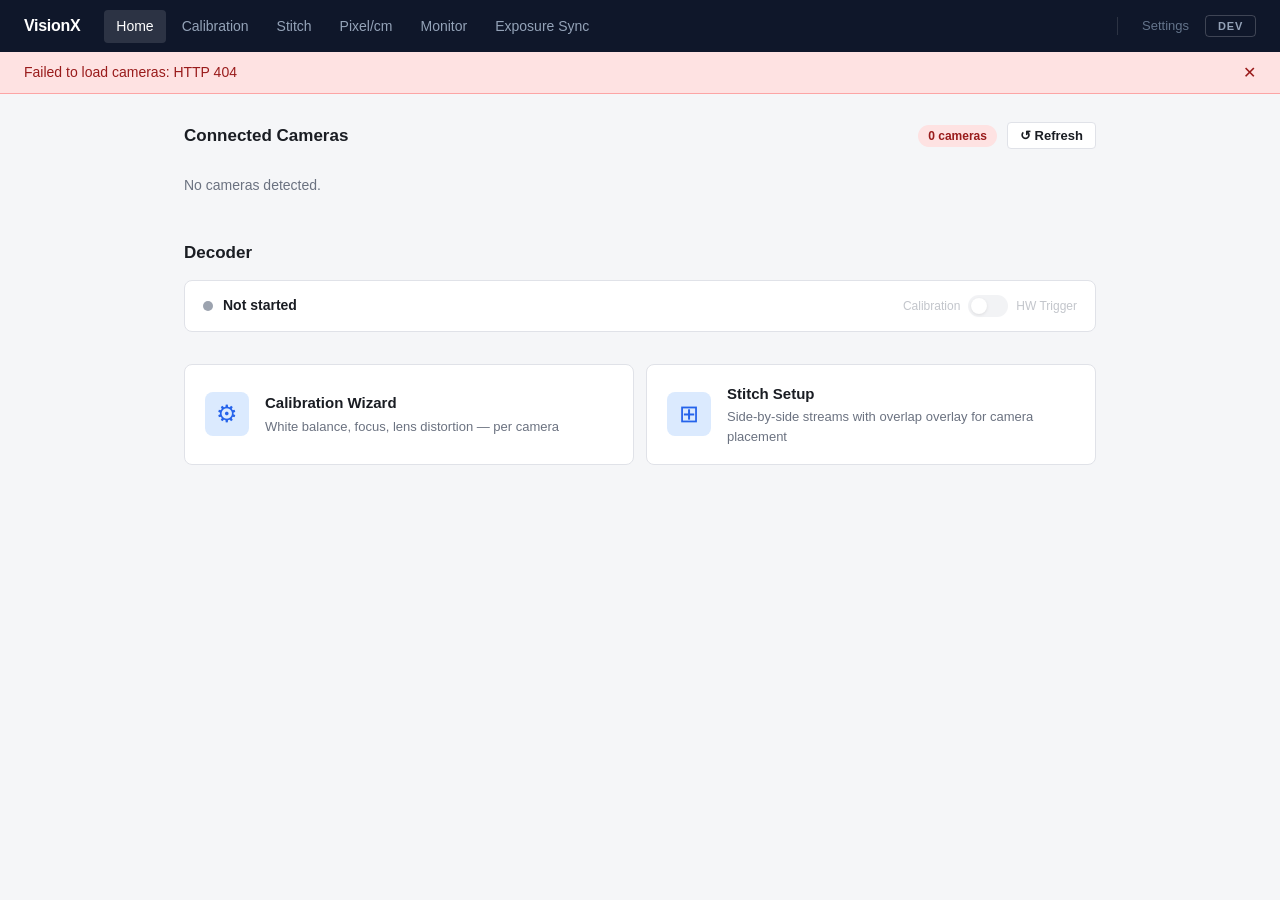
==== templates/index.html @ f2d7f342 "Add experimental exposure-sync calibration feature Multiple MindVision cameras on the same station r" ====
<!DOCTYPE html>
<html lang="en">
<head>
  <meta charset="UTF-8">
  <meta name="viewport" content="width=device-width, initial-scale=1.0">
  <title>VisionX Portal</title>
  <link rel="stylesheet" href="/static/portal/base.css">
  <link rel="stylesheet" href="/static/portal/index.css">
</head>
<body>

<nav class="site-nav">
  <a class="nav-brand" href="/">VisionX</a>
  <a class="nav-link active" href="/">Home</a>
  <a class="nav-link" href="/calibrate">Calibration</a>
  <a class="nav-link" href="/stitch">Stitch</a>
  <a class="nav-link" href="/pxcm">Pixel/cm</a>
  <a class="nav-link" href="/monitor">Monitor</a>
  <a class="nav-link" href="/exposure-sync">Exposure Sync</a>
  <span class="nav-spacer"></span>
  <span class="nav-divider"></span>
  <a class="nav-link nav-link-settings" href="/settings">Settings</a>
  <button class="nav-dev-btn" id="dev-mode-btn" onclick="toggleDevMode()">Dev</button>
</nav>

<div id="error-banner" class="error-banner hidden">
  <span id="error-text"></span>
  <button onclick="clearError()">✕</button>
</div>

<main class="page-content">

  <!-- ── Cameras ──────────────────────────────────────────────────────── -->
  <section class="section">
    <div class="section-header">
      <h2>Connected Cameras</h2>
      <div style="display:flex;align-items:center;gap:10px">
        <span id="camera-count" class="pill pill-info">Loading…</span>
        <button class="btn btn-secondary btn-sm" onclick="refreshAll()">↺ Refresh</button>
        <button class="btn btn-secondary btn-sm" onclick="downloadAllConfig()" id="btn-download-config">Download Config</button>
      </div>
    </div>
    <div id="camera-grid" class="camera-grid">
      <div class="loading-placeholder">Loading cameras…</div>
    </div>
  </section>

  <!-- ── Decoder ───────────────────────────────────────────────────────── -->
  <section class="section">
    <div class="section-header">
      <h2>Decoder</h2>
    </div>
    <div class="decoder-card" id="decoder-card" onclick="openDecoderModal()" role="button" tabindex="0">
      <div class="decoder-summary">
        <span class="status-dot status-dot-gray" id="decoder-connected-dot"></span>
        <span class="decoder-label" id="decoder-connected-label">Checking…</span>
        <span class="decoder-speed" id="decoder-speed" style="display:none"></span>
        <span class="decoder-mode-pill" id="decoder-mode-pill" style="display:none"></span>
        <button class="btn btn-secondary btn-sm" id="decoder-check-btn" style="display:none"
                onclick="event.stopPropagation(); decoderCheckAgain()">Check Again</button>
      </div>
      <label class="decoder-mode-toggle" id="decoder-mode-toggle" onclick="event.stopPropagation()" title="Hardware Trigger / Calibration mode">
        <span class="decoder-mode-label" id="decoder-mode-label">Calibration</span>
        <span class="toggle-track" id="decoder-toggle-track">
          <input type="checkbox" id="decoder-trigger-checkbox" onchange="decoderToggleMode(this.checked)" disabled>
          <span class="toggle-thumb"></span>
        </span>
        <span class="decoder-mode-label">HW Trigger</span>
      </label>
    </div>
  </section>

  <!-- ── Dev Tools ────────────────────────────────────────────────────── -->
  <section class="section hidden" id="dev-tools-section">
    <div class="dev-panel">
      <div class="dev-panel-header">
        <h2>Dev Tools</h2>
        <span class="pill pill-yellow">dev mode</span>
      </div>
      <div class="dev-groups">

        <div class="dev-group">
          <div class="dev-group-title">Camera Mode</div>
          <div class="dev-group-sub" id="dev-cam-mode-label">Current: —</div>
          <div class="dev-group-btns">
            <button class="btn btn-secondary btn-sm" onclick="devSetCamMode('hardware_trigger')">Hardware Trigger</button>
            <button class="btn btn-secondary btn-sm" onclick="devSetCamMode('capture')">Software Trigger</button>
            <button class="btn btn-secondary btn-sm" onclick="devSetCamMode('stream')">Stream</button>
          </div>
        </div>

        <div class="dev-group">
          <div class="dev-group-title">Decoder</div>
          <div class="dev-group-btns">
            <button class="btn btn-primary btn-sm" onclick="decoderStart(); devRefreshAfterDecoderOp()">Start</button>
            <button class="btn btn-danger btn-sm" onclick="decoderStop(); devRefreshAfterDecoderOp()">Stop</button>
            <button class="btn btn-secondary btn-sm" onclick="decoderSetModeHwTrigger()">HW Trigger Mode</button>
            <button class="btn btn-secondary btn-sm" onclick="decoderSetModeCalibration()">Calibration Mode</button>
            <button class="btn btn-secondary btn-sm" onclick="decoderFireTrigger()">Fire Trigger</button>
          </div>
        </div>

        <div class="dev-group">
          <div class="dev-group-title">Pipeline Queues</div>
          <div id="dev-queue-depths" class="dev-queue-depths">
            <div class="dev-queue-row"><span>—</span><span class="dev-queue-val">—</span></div>
          </div>
        </div>

        <div class="dev-group">
          <div class="dev-group-title">Decoder Simulator</div>
          <div class="dev-group-sub" id="dev-sim-status">Stopped</div>
          <div class="dev-group-btns">
            <input type="number" id="dev-sim-speed" value="5" min="0.1" max="200" step="0.5"
              style="width:60px;padding:4px 6px;border:1px solid var(--border);border-radius:4px;background:var(--surface);color:var(--text);font-size:12px">
            <span style="font-size:12px;color:var(--text-muted)">cm/s</span>
            <button class="btn btn-primary btn-sm" onclick="decoderSimStart()">Start</button>
            <button class="btn btn-danger btn-sm" onclick="decoderSimStop()">Stop</button>
          </div>
        </div>

      </div>
    </div>
  </section>

  <!-- ── Quick Links ───────────────────────────────────────────────────── -->
  <section class="section quick-links">
    <a href="/calibrate" class="quick-card">
      <div class="quick-icon">⚙</div>
      <div>
        <div class="quick-title">Calibration Wizard</div>
        <div class="quick-desc">White balance, focus, lens distortion — per camera</div>
      </div>
    </a>
    <a href="/stitch" class="quick-card">
      <div class="quick-icon">⊞</div>
      <div>
        <div class="quick-title">Stitch Setup</div>
        <div class="quick-desc">Side-by-side streams with overlap overlay for camera placement</div>
      </div>
    </a>
  </section>

</main>

<!-- ── Camera Config Modal ──────────────────────────────────────────── -->
<div id="config-modal-overlay" class="modal-overlay hidden" onclick="closeConfigModal(event)">
  <div class="modal" role="dialog" aria-modal="true">
    <div class="modal-header">
      <div>
        <h2 id="modal-title">Camera Config</h2>
        <p id="modal-subtitle" class="modal-subtitle"></p>
      </div>
      <button class="modal-close" onclick="closeConfigModal()">&times;</button>
    </div>
    <div class="modal-body" id="modal-body">
      <div class="modal-loading">Loading…</div>
    </div>
  </div>
</div>

<!-- ── Decoder Modal ────────────────────────────────────────────────── -->
<div id="decoder-modal-overlay" class="modal-overlay hidden" onclick="closeDecoderModal(event)">
  <div class="modal" role="dialog" aria-modal="true" style="max-width:560px">
    <div class="modal-header">
      <div>
        <h2>Decoder</h2>
        <p class="modal-subtitle">Arduino encoder trigger controller</p>
      </div>
      <button class="modal-close" onclick="closeDecoderModal()">&times;</button>
    </div>
    <div class="modal-body" style="padding:0">
      <div class="dcfg-tab-bar" style="padding:0 16px">
        <button class="dcfg-tab active" data-tab="status" onclick="switchDecoderModalTab('status')">Status</button>
        <button class="dcfg-tab" data-tab="config" onclick="switchDecoderModalTab('config')">Configuration</button>
      </div>
      <div class="dcfg-pane active" data-tab="status" style="padding:12px 16px">
        <div id="decoder-modal-stats"><div class="modal-loading">Loading…</div></div>
      </div>
      <div class="dcfg-pane" data-tab="config" style="padding:12px 16px">
        <div id="decoder-modal-config"><div class="modal-loading">Loading…</div></div>
      </div>
    </div>
  </div>
</div>

<script src="/static/portal/index.js"></script>
</body>
</html>
---- static/portal/base.css ----
/* ── Shared portal styles — imported by all pages ──────────────────── */
:root {
  --bg: #f5f6f8;
  --surface: #ffffff;
  --border: #e0e2e8;
  --text: #1a1d23;
  --text-muted: #6b7280;
  --primary: #2563eb;
  --primary-hover: #1d4ed8;
  --success: #16a34a;
  --danger: #dc2626;
  --warning: #d97706;
  --pill-green-bg: #dcfce7;   --pill-green-text: #166534;
  --pill-red-bg: #fee2e2;     --pill-red-text: #991b1b;
  --pill-yellow-bg: #fef9c3;  --pill-yellow-text: #854d0e;
  --pill-gray-bg: #f1f5f9;    --pill-gray-text: #475569;
  --pill-blue-bg: #dbeafe;    --pill-blue-text: #1e40af;
  --radius: 8px;
  --radius-sm: 4px;
  --nav-h: 52px;
}

*, *::before, *::after { box-sizing: border-box; margin: 0; padding: 0; }

body {
  font-family: -apple-system, BlinkMacSystemFont, "Segoe UI", Roboto, sans-serif;
  background: var(--bg);
  color: var(--text);
  font-size: 15px;
  line-height: 1.5;
  min-height: 100vh;
}

/* ── Site Nav ────────────────────────────────────────────────────────── */
.site-nav {
  background: #0f172a;
  height: var(--nav-h);
  display: flex;
  align-items: center;
  padding: 0 24px;
  gap: 4px;
  position: sticky;
  top: 0;
  z-index: 100;
}

.nav-brand {
  font-size: 16px;
  font-weight: 700;
  color: #fff;
  text-decoration: none;
  letter-spacing: -0.3px;
  margin-right: 20px;
}

.nav-spacer {
  flex: 1;
}

.nav-divider {
  width: 1px;
  height: 18px;
  background: rgba(255,255,255,0.12);
  margin: 0 8px;
}

.nav-link {
  color: #94a3b8;
  text-decoration: none;
  font-size: 14px;
  font-weight: 500;
  padding: 6px 12px;
  border-radius: var(--radius-sm);
  transition: color 0.15s, background 0.15s;
}
.nav-link:hover { color: #fff; background: rgba(255,255,255,0.08); }
.nav-link.active { color: #fff; background: rgba(255,255,255,0.12); }

.nav-link-settings {
  color: #64748b;
  font-size: 13px;
}
.nav-link-settings:hover { color: #94a3b8; background: rgba(255,255,255,0.06); }
.nav-link-settings.active { color: #fff; background: rgba(255,255,255,0.10); }

/* ── Shared Primitives ───────────────────────────────────────────────── */
.pill {
  display: inline-block;
  padding: 2px 10px;
  border-radius: 99px;
  font-size: 12px;
  font-weight: 600;
  white-space: nowrap;
}
.pill-green  { background: var(--pill-green-bg);  color: var(--pill-green-text); }
.pill-red    { background: var(--pill-red-bg);    color: var(--pill-red-text); }
.pill-yellow { background: var(--pill-yellow-bg); color: var(--pill-yellow-text); }
.pill-info   { background: var(--pill-blue-bg);   color: var(--pill-blue-text); }
.pill-unknown{ background: var(--pill-gray-bg);   color: var(--pill-gray-text); }

.btn {
  display: inline-flex;
  align-items: center;
  justify-content: center;
  gap: 6px;
  padding: 9px 20px;
  border: none;
  border-radius: var(--radius-sm);
  font-size: 14px;
  font-weight: 600;
  cursor: pointer;
  text-decoration: none;
  transition: background 0.15s, opacity 0.15s;
  white-space: nowrap;
}
.btn:disabled { opacity: 0.45; cursor: not-allowed; }
.btn-primary   { background: var(--primary); color: #fff; }
.btn-primary:not(:disabled):hover  { background: var(--primary-hover); }
.btn-success   { background: var(--success); color: #fff; }
.btn-secondary { background: var(--surface); color: var(--text); border: 1px solid var(--border); }
.btn-secondary:not(:disabled):hover{ background: var(--bg); }
.btn-danger    { background: var(--danger);  color: #fff; }

.card {
  background: var(--surface);
  border: 1px solid var(--border);
  border-radius: var(--radius);
  padding: 20px;
}
.card-header {
  display: flex;
  align-items: center;
  justify-content: space-between;
  margin-bottom: 8px;
}
.card-header h2 { font-size: 15px; font-weight: 600; }

.hidden { display: none !important; }
---- static/portal/index.css ----
.error-banner {
  background: #fee2e2;
  color: #991b1b;
  border-bottom: 1px solid #fca5a5;
  padding: 10px 24px;
  display: flex;
  align-items: center;
  justify-content: space-between;
  font-size: 14px;
}
.error-banner button { background: none; border: none; cursor: pointer; font-size: 16px; color: #991b1b; }

.page-content {
  max-width: 960px;
  margin: 0 auto;
  padding: 28px 24px 60px;
  display: flex;
  flex-direction: column;
  gap: 32px;
}

.section-header {
  display: flex;
  align-items: center;
  justify-content: space-between;
  margin-bottom: 14px;
}
.section-header h2 { font-size: 17px; font-weight: 600; }

.btn-sm { padding: 5px 12px; font-size: 13px; }

.loading-placeholder { color: var(--text-muted); font-size: 14px; padding: 12px 0; }

/* ── Camera Grid ─────────────────────────────────────────────────────── */
.camera-grid {
  display: grid;
  grid-template-columns: repeat(auto-fill, minmax(260px, 1fr));
  gap: 12px;
}

.camera-card {
  background: var(--surface);
  border: 1px solid var(--border);
  border-radius: var(--radius);
  padding: 16px;
}

.camera-card-header {
  display: flex;
  flex-direction: column;
  gap: 6px;
  margin-bottom: 10px;
}

.cam-header-top {
  display: flex;
  align-items: center;
  justify-content: space-between;
  gap: 8px;
}

.cam-header-pills {
  display: flex;
  align-items: center;
  gap: 6px;
  flex-wrap: wrap;
  justify-content: flex-end;
}

.cam-id-badge {
  background: #0f172a;
  color: #fff;
  font-size: 12px;
  font-weight: 700;
  padding: 3px 10px;
  border-radius: 99px;
  white-space: nowrap;
}

.cam-model {
  font-size: 14px;
  font-weight: 600;
  color: var(--text);
  overflow: hidden;
  text-overflow: ellipsis;
  white-space: nowrap;
}

.camera-meta {
  display: flex;
  flex-direction: column;
  gap: 3px;
}
.camera-meta-row {
  display: flex;
  justify-content: space-between;
  font-size: 13px;
}
.camera-meta-row span:first-child { color: var(--text-muted); }
.camera-meta-row span:last-child  { font-weight: 500; font-family: monospace; font-size: 12px; }

.camera-card-footer {
  margin-top: 12px;
  padding-top: 10px;
  border-top: 1px solid var(--border);
  display: flex;
  gap: 8px;
}

/* ── Calibration Summary Table ───────────────────────────────────────── */
.cal-summary {
  background: var(--surface);
  border: 1px solid var(--border);
  border-radius: var(--radius);
  overflow: hidden;
}

.cal-table {
  width: 100%;
  border-collapse: collapse;
}
.cal-table th {
  background: var(--bg);
  padding: 10px 14px;
  text-align: left;
  font-size: 12px;
  font-weight: 600;
  color: var(--text-muted);
  text-transform: uppercase;
  letter-spacing: 0.05em;
  border-bottom: 1px solid var(--border);
}
.cal-table td {
  padding: 11px 14px;
  font-size: 14px;
  border-bottom: 1px solid var(--border);
  vertical-align: middle;
}
.cal-table tr:last-child td { border-bottom: none; }
.cal-table tr:hover td { background: var(--bg); }

.cal-table .subject-cell {
  font-weight: 600;
  color: var(--text);
}
.cal-table .subject-cell .subject-sub {
  font-size: 12px;
  font-weight: 400;
  color: var(--text-muted);
  display: block;
}
.cal-table .action-cell { text-align: right; }
.cal-divider td {
  background: var(--bg);
  color: var(--text-muted);
  font-size: 12px;
  font-weight: 600;
  text-transform: uppercase;
  letter-spacing: 0.05em;
  padding: 6px 14px;
  border-bottom: 1px solid var(--border);
}

/* ── Quick Links ─────────────────────────────────────────────────────── */
.quick-links {
  display: grid;
  grid-template-columns: repeat(auto-fit, minmax(280px, 1fr));
  gap: 12px;
}

.quick-card {
  background: var(--surface);
  border: 1px solid var(--border);
  border-radius: var(--radius);
  padding: 18px 20px;
  display: flex;
  align-items: center;
  gap: 16px;
  text-decoration: none;
  color: var(--text);
  transition: border-color 0.15s, box-shadow 0.15s;
}
.quick-card:hover {
  border-color: var(--primary);
  box-shadow: 0 0 0 3px rgba(37,99,235,0.08);
}
.quick-icon {
  font-size: 24px;
  width: 44px;
  height: 44px;
  background: var(--pill-blue-bg);
  color: var(--primary);
  border-radius: var(--radius);
  display: flex;
  align-items: center;
  justify-content: center;
  flex-shrink: 0;
}
.quick-title { font-weight: 600; font-size: 15px; margin-bottom: 2px; }
.quick-desc  { font-size: 13px; color: var(--text-muted); }

/* ── Info icon button ────────────────────────────────────────────────── */
.btn-info-icon {
  background: none;
  border: none;
  cursor: pointer;
  color: var(--text-muted);
  padding: 4px;
  border-radius: var(--radius-sm);
  display: inline-flex;
  align-items: center;
  justify-content: center;
  transition: color 0.15s, background 0.15s;
  flex-shrink: 0;
}
.btn-info-icon:hover {
  color: var(--primary);
  background: var(--pill-blue-bg);
}

/* ── Config Modal ────────────────────────────────────────────────────── */
.modal-overlay {
  position: fixed;
  inset: 0;
  background: rgba(0,0,0,0.45);
  z-index: 200;
  display: flex;
  align-items: center;
  justify-content: center;
  padding: 24px;
}

.modal {
  background: var(--surface);
  border-radius: var(--radius);
  box-shadow: 0 20px 60px rgba(0,0,0,0.25);
  width: 100%;
  max-width: 640px;
  max-height: 80vh;
  display: flex;
  flex-direction: column;
  overflow: hidden;
}

.modal-header {
  display: flex;
  align-items: flex-start;
  justify-content: space-between;
  padding: 18px 20px 14px;
  border-bottom: 1px solid var(--border);
  flex-shrink: 0;
}
.modal-header h2 { font-size: 16px; font-weight: 700; }
.modal-subtitle  { font-size: 12px; color: var(--text-muted); margin-top: 2px; font-family: monospace; }

.modal-close {
  background: none;
  border: none;
  font-size: 22px;
  cursor: pointer;
  color: var(--text-muted);
  padding: 0 4px;
  line-height: 1;
}
.modal-close:hover { color: var(--text); }

.modal-body {
  overflow-y: auto;
  flex: 1;
}

.modal-loading, .modal-error {
  padding: 24px 20px;
  font-size: 14px;
  color: var(--text-muted);
}
.modal-error { color: var(--danger); }

/* ── Config sections & table inside modal ────────────────────────────── */
.cfg-section {
  border-bottom: 1px solid var(--border);
}
.cfg-section:last-child { border-bottom: none; }

.cfg-section-header {
  padding: 8px 16px 6px;
  font-size: 11px;
  font-weight: 700;
  text-transform: uppercase;
  letter-spacing: 0.06em;
  color: var(--text-muted);
  background: #f8fafc;
  border-bottom: 1px solid var(--border);
  position: sticky;
  top: 0;
  z-index: 1;
}

.cfg-table {
  width: 100%;
  border-collapse: collapse;
  font-size: 13px;
}
.cfg-table th {
  display: none;
}
.cfg-table td {
  padding: 7px 16px;
  border-bottom: 1px solid #f4f6f9;
  vertical-align: middle;
}
.cfg-table tbody tr:last-child td { border-bottom: none; }
.cfg-table tbody tr:hover td { background: #f0f4ff; }

.cfg-key  { color: #374151; width: 55%; }
.cfg-val  { font-family: monospace; font-size: 13px; font-weight: 600; }
.cfg-unit { font-size: 11px; color: var(--text-muted); margin-left: 3px; font-family: sans-serif; font-weight: 400; }
.cfg-null { color: #d1d5db; font-style: italic; }
.cfg-bool-true  { color: var(--success); }
.cfg-bool-false { color: var(--danger); }
.cfg-num        { color: #1e40af; }

/* ── Status dot ──────────────────────────────────────────────────────── */
.status-dot {
  display: inline-block;
  width: 10px;
  height: 10px;
  border-radius: 50%;
  flex-shrink: 0;
}
.status-dot-green  { background: var(--success); box-shadow: 0 0 0 3px rgba(22,163,74,0.18); }
.status-dot-yellow { background: var(--warning);  box-shadow: 0 0 0 3px rgba(217,119,6,0.18); }
.status-dot-gray   { background: #9ca3af; }
.status-dot-red    { background: var(--danger);   box-shadow: 0 0 0 3px rgba(220,38,38,0.18); }

/* ── Decoder card ────────────────────────────────────────────────────── */
.decoder-card {
  background: var(--surface);
  border: 1px solid var(--border);
  border-radius: var(--radius);
  padding: 14px 18px;
  cursor: pointer;
  display: flex;
  align-items: center;
  justify-content: space-between;
  gap: 12px;
  transition: border-color 0.15s, box-shadow 0.15s;
  user-select: none;
}
.decoder-card:hover {
  border-color: var(--primary);
  box-shadow: 0 0 0 3px rgba(37,99,235,0.08);
}
.decoder-summary {
  display: flex;
  align-items: center;
  gap: 10px;
  flex-wrap: wrap;
}
.decoder-label { font-size: 14px; font-weight: 600; color: var(--text); }
.decoder-speed { font-size: 14px; font-weight: 600; font-family: monospace; color: var(--primary); }
.decoder-hint  { font-size: 12px; color: var(--text-muted); white-space: nowrap; }

.decoder-mode-pill {
  font-size: 11px;
  font-weight: 600;
  padding: 2px 8px;
  border-radius: 999px;
  white-space: nowrap;
}
.decoder-mode-pill-hw    { background: rgba(37,99,235,0.12); color: var(--primary); }
.decoder-mode-pill-calib { background: rgba(217,119,6,0.14); color: var(--warning); }

.decoder-mode-toggle {
  display: flex;
  align-items: center;
  gap: 8px;
  cursor: pointer;
  user-select: none;
  flex-shrink: 0;
}
.decoder-mode-toggle:has(input:disabled) {
  opacity: 0.4;
  cursor: not-allowed;
  pointer-events: none;
}
.decoder-mode-label {
  font-size: 12px;
  font-weight: 500;
  color: var(--text-muted);
  white-space: nowrap;
}
.toggle-track {
  position: relative;
  display: inline-block;
  width: 40px;
  height: 22px;
}
.toggle-track input {
  opacity: 0;
  width: 0;
  height: 0;
  position: absolute;
}
.toggle-thumb {
  position: absolute;
  inset: 0;
  background: var(--border);
  border-radius: 22px;
  transition: background 0.2s;
  cursor: pointer;
}
.toggle-thumb::after {
  content: '';
  position: absolute;
  top: 3px;
  left: 3px;
  width: 16px;
  height: 16px;
  background: #fff;
  border-radius: 50%;
  transition: transform 0.2s;
  box-shadow: 0 1px 3px rgba(0,0,0,0.25);
}
.toggle-track input:checked + .toggle-thumb {
  background: var(--primary);
}
.toggle-track input:checked + .toggle-thumb::after {
  transform: translateX(18px);
}

/* ── Decoder config form rows ────────────────────────────────────────── */
/* ── Decoder config tabs ─────────────────────────────────────────────── */
.dcfg-tab-bar {
  display: flex;
  border-bottom: 1px solid var(--border);
  margin-bottom: 0;
}
.dcfg-tab {
  padding: 7px 16px;
  font-size: 13px;
  font-weight: 500;
  color: var(--text-muted);
  background: none;
  border: none;
  border-bottom: 2px solid transparent;
  margin-bottom: -1px;
  cursor: pointer;
  transition: color 0.15s, border-color 0.15s;
}
.dcfg-tab:hover { color: var(--text); }
.dcfg-tab.active { color: var(--primary); border-bottom-color: var(--primary); }

.dcfg-pane { display: none; }
.dcfg-pane.active { display: block; }

/* Grid rows — fixed label column keeps inputs perfectly aligned */
.dcfg-row {
  display: grid;
  grid-template-columns: 155px 95px 1fr;
  align-items: center;
  column-gap: 10px;
  padding: 7px 0;
  border-bottom: 1px solid #f4f6f9;
}
.dcfg-row:last-of-type { border-bottom: none; }
.dcfg-label { font-size: 13px; color: var(--text); }
.dcfg-unit  { font-size: 12px; color: var(--text-muted); }

.dcfg-input {
  width: 95px;
  padding: 4px 8px;
  font-size: 13px;
  font-family: monospace;
  border: 1px solid var(--border);
  border-radius: var(--radius-sm);
  background: var(--bg);
  color: var(--text);
  box-sizing: border-box;
}
.dcfg-input:focus {
  outline: none;
  border-color: var(--primary);
  box-shadow: 0 0 0 3px rgba(37,99,235,0.1);
}
.dcfg-select {
  grid-column: 2 / span 2;
  width: 100%;
  padding: 4px 8px;
  font-size: 13px;
  font-family: monospace;
  border: 1px solid var(--border);
  border-radius: var(--radius-sm);
  background: var(--bg);
  color: var(--text);
  box-sizing: border-box;
}
.dcfg-select:focus {
  outline: none;
  border-color: var(--primary);
  box-shadow: 0 0 0 3px rgba(37,99,235,0.1);
}

.dcfg-readonly {
  font-size: 13px;
  font-family: monospace;
  color: var(--text-muted);
  width: 95px;
  display: inline-block;
}

.dcfg-section-label {
  font-size: 11px;
  font-weight: 600;
  text-transform: uppercase;
  letter-spacing: 0.06em;
  color: var(--text-muted);
  margin: 14px 0 6px;
}
.dcfg-section-label:first-child { margin-top: 0; }

.dcfg-actions {
  display: flex;
  gap: 8px;
  flex-wrap: wrap;
  margin-top: 14px;
  padding-top: 12px;
  border-top: 1px solid var(--border);
}

.dcfg-toast {
  margin-top: 10px;
  padding: 7px 12px;
  border-radius: var(--radius-sm);
  font-size: 13px;
  font-weight: 500;
  transition: opacity 0.3s;
}
.dcfg-toast.hidden { display: none; }
.dcfg-toast-ok  { background: rgba(22,163,74,0.12); color: var(--success); border: 1px solid rgba(22,163,74,0.25); }
.dcfg-toast-err { background: rgba(220,38,38,0.10); color: var(--danger);  border: 1px solid rgba(220,38,38,0.22); }

/* ── Dev Mode toggle (in nav) ────────────────────────────────────────── */
.nav-dev-btn {
  background: transparent;
  border: 1px solid rgba(255,255,255,0.2);
  color: #94a3b8;
  font-size: 11px;
  font-weight: 700;
  letter-spacing: 0.07em;
  text-transform: uppercase;
  padding: 4px 12px;
  border-radius: var(--radius-sm);
  cursor: pointer;
  transition: color 0.15s, border-color 0.15s, background 0.15s;
}
.nav-dev-btn:hover { color: #fff; border-color: rgba(255,255,255,0.45); }
.nav-dev-btn.dev-btn-active {
  background: #d97706;
  border-color: #d97706;
  color: #fff;
}

/* ── Dev Tools panel ─────────────────────────────────────────────────── */
.dev-panel {
  background: #fffbeb;
  border: 1px solid #fcd34d;
  border-radius: var(--radius);
  padding: 16px 18px;
}

.dev-panel-header {
  display: flex;
  align-items: center;
  gap: 10px;
  margin-bottom: 14px;
}
.dev-panel-header h2 { font-size: 15px; font-weight: 700; color: #92400e; }

.dev-groups {
  display: flex;
  flex-direction: column;
  gap: 16px;
}

.dev-group { display: flex; flex-direction: column; gap: 6px; }

.dev-group-title {
  font-size: 11px;
  font-weight: 700;
  text-transform: uppercase;
  letter-spacing: 0.07em;
  color: #b45309;
}

.dev-group-sub {
  font-size: 12px;
  color: var(--text-muted);
  font-family: monospace;
}

.dev-group-btns {
  display: flex;
  flex-wrap: wrap;
  gap: 8px;
}

.dev-queue-depths { display: flex; flex-direction: column; gap: 2px; }
.dev-queue-row {
  display: flex;
  justify-content: space-between;
  align-items: center;
  font-size: 12px;
  color: var(--text-muted);
}
.dev-queue-val { font-variant-numeric: tabular-nums; font-weight: 600; color: var(--text); min-width: 20px; text-align: right; }
.dev-queue-nonzero { color: var(--warning); }

@media (max-width: 600px) {
  .camera-grid { grid-template-columns: 1fr; }
  .quick-links  { grid-template-columns: 1fr; }
  .modal { max-height: 90vh; }
}
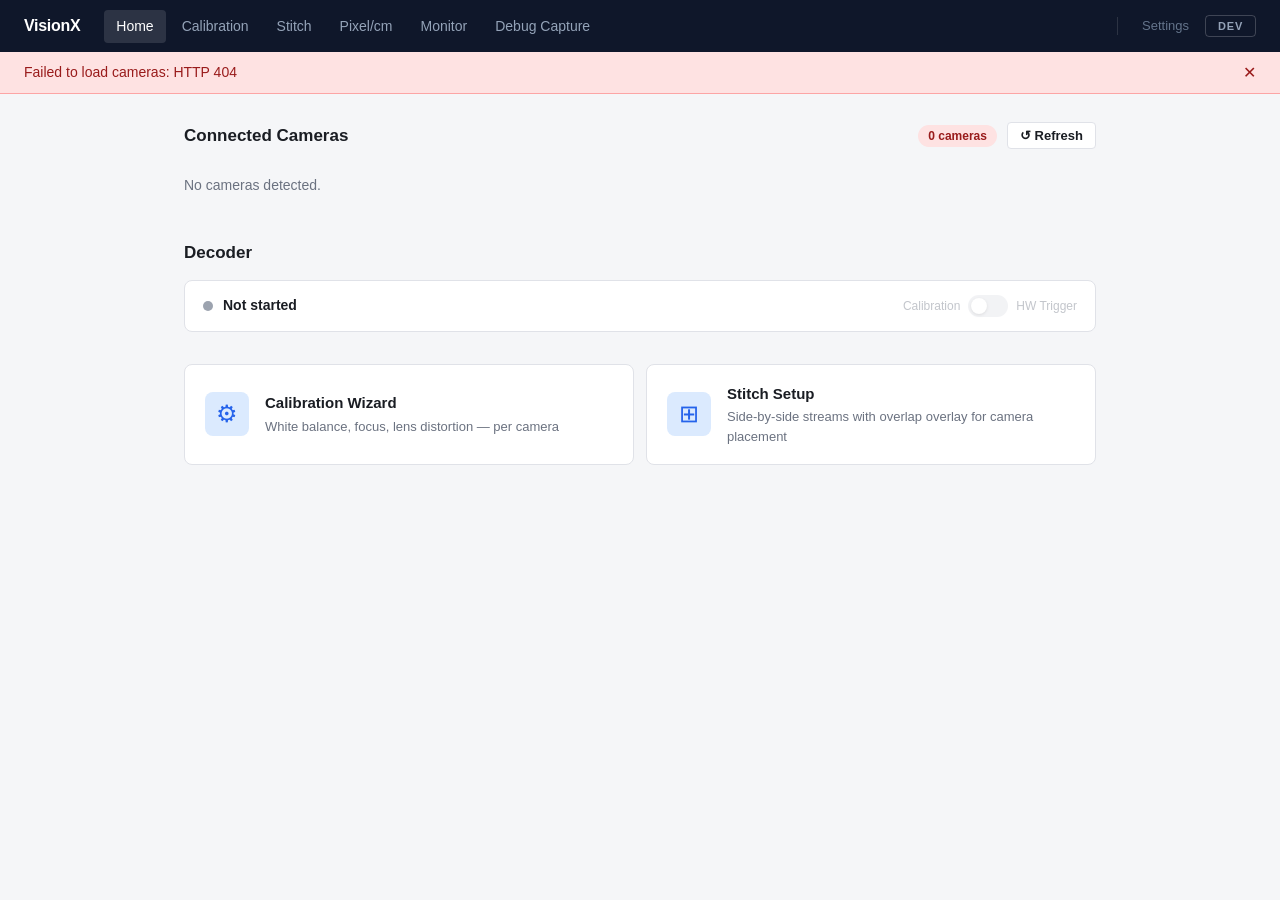
==== commit 212c3701: "Add manual multi-camera debug capture page Adds an on-demand capture workflow for field debugging: l" ====
--- a/templates/index.html
+++ b/templates/index.html
@@ -16,7 +16,7 @@
   <a class="nav-link" href="/stitch">Stitch</a>
   <a class="nav-link" href="/pxcm">Pixel/cm</a>
   <a class="nav-link" href="/monitor">Monitor</a>
-  <a class="nav-link" href="/exposure-sync">Exposure Sync</a>
+  <a class="nav-link" href="/debug-capture">Debug Capture</a>
   <span class="nav-spacer"></span>
   <span class="nav-divider"></span>
   <a class="nav-link nav-link-settings" href="/settings">Settings</a>
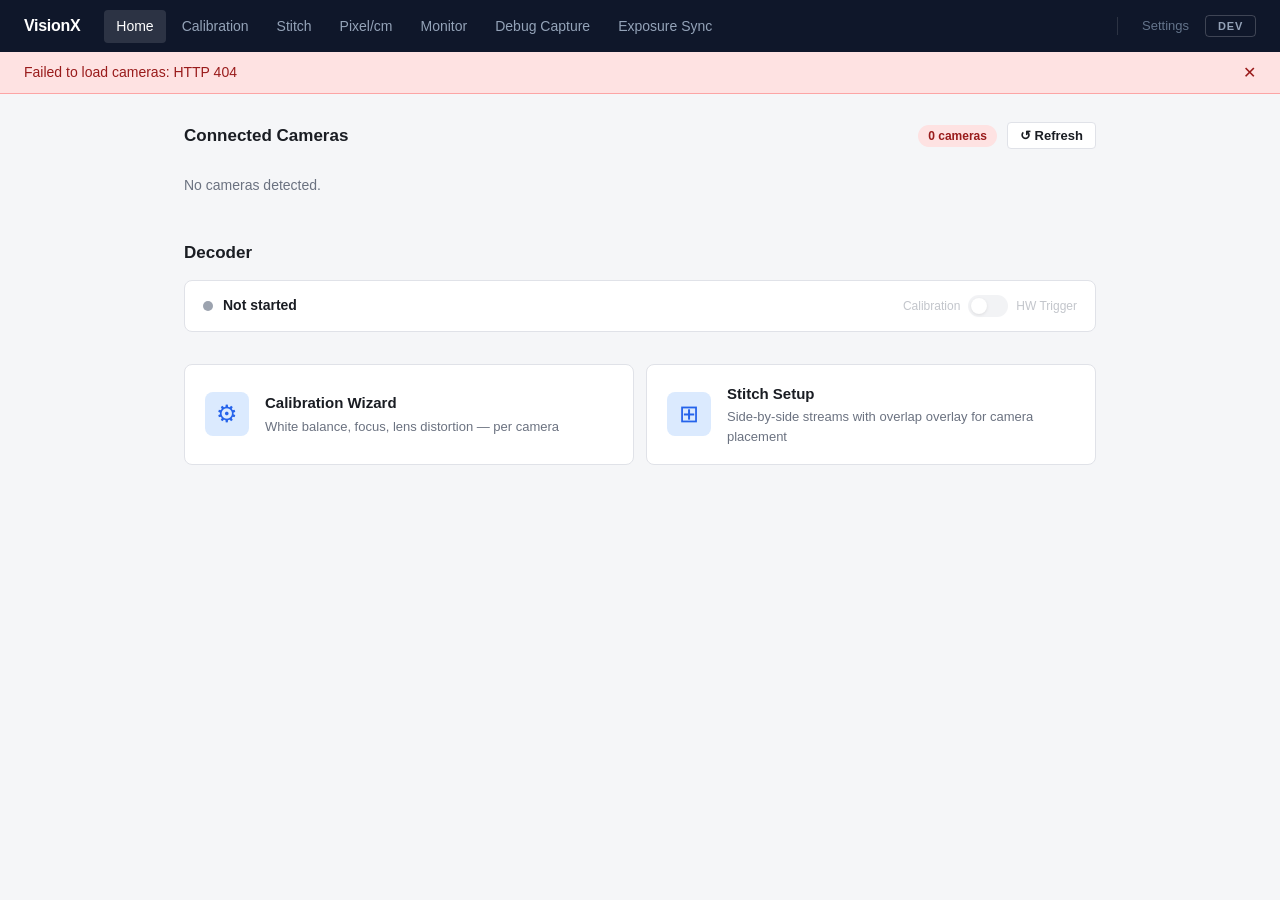
==== commit cf1e73ae: "Merge feat/exposure-sync into feat/debug-capture Combining the debug-capture and exposure-sync featu" ====
--- a/templates/index.html
+++ b/templates/index.html
@@ -17,6 +17,7 @@
   <a class="nav-link" href="/pxcm">Pixel/cm</a>
   <a class="nav-link" href="/monitor">Monitor</a>
   <a class="nav-link" href="/debug-capture">Debug Capture</a>
+  <a class="nav-link" href="/exposure-sync">Exposure Sync</a>
   <span class="nav-spacer"></span>
   <span class="nav-divider"></span>
   <a class="nav-link nav-link-settings" href="/settings">Settings</a>
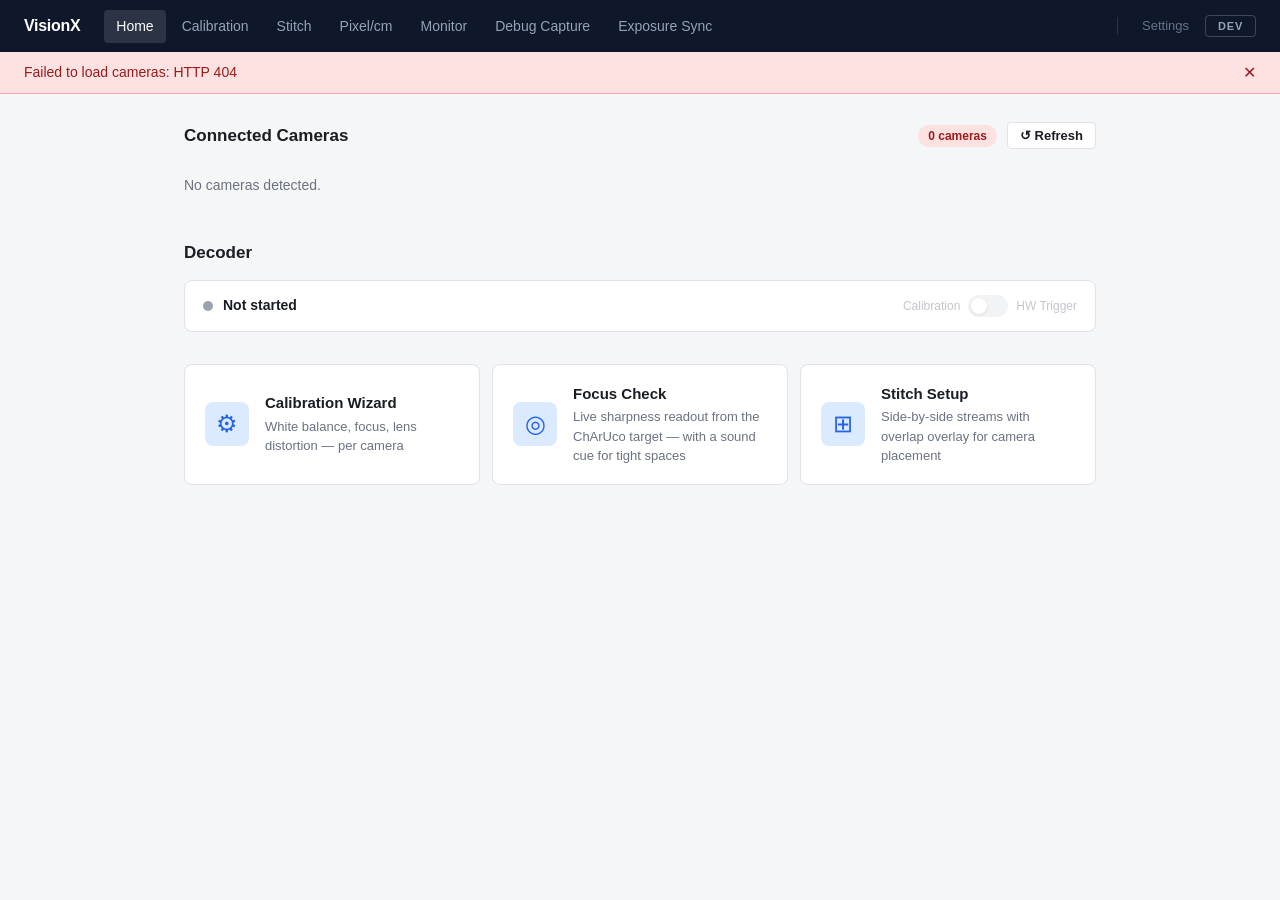
==== commit c730df3a: "added focus check" ====
--- a/templates/index.html
+++ b/templates/index.html
@@ -133,6 +133,13 @@
         <div class="quick-desc">White balance, focus, lens distortion — per camera</div>
       </div>
     </a>
+    <a href="/focus-check" class="quick-card">
+      <div class="quick-icon">◎</div>
+      <div>
+        <div class="quick-title">Focus Check</div>
+        <div class="quick-desc">Live sharpness readout from the ChArUco target — with a sound cue for tight spaces</div>
+      </div>
+    </a>
     <a href="/stitch" class="quick-card">
       <div class="quick-icon">⊞</div>
       <div>
--- a/static/portal/index.css
+++ b/static/portal/index.css
@@ -103,9 +103,15 @@
   margin-top: 12px;
   padding-top: 10px;
   border-top: 1px solid var(--border);
-  display: flex;
+  display: grid;
+  grid-template-columns: 1.4fr 1fr;
   gap: 8px;
 }
+.cam-action { padding: 8px 10px; font-size: 13px; }
+.cam-action-wide { grid-column: 1 / -1; }
+/* A lone secondary button (no Settings/Focus pair) spans the row. */
+.camera-card-footer .cam-action:nth-child(2):last-child { grid-column: 1 / -1; }
+.cam-action svg { flex-shrink: 0; opacity: 0.8; }
 
 /* ── Calibration Summary Table ───────────────────────────────────────── */
 .cal-summary {
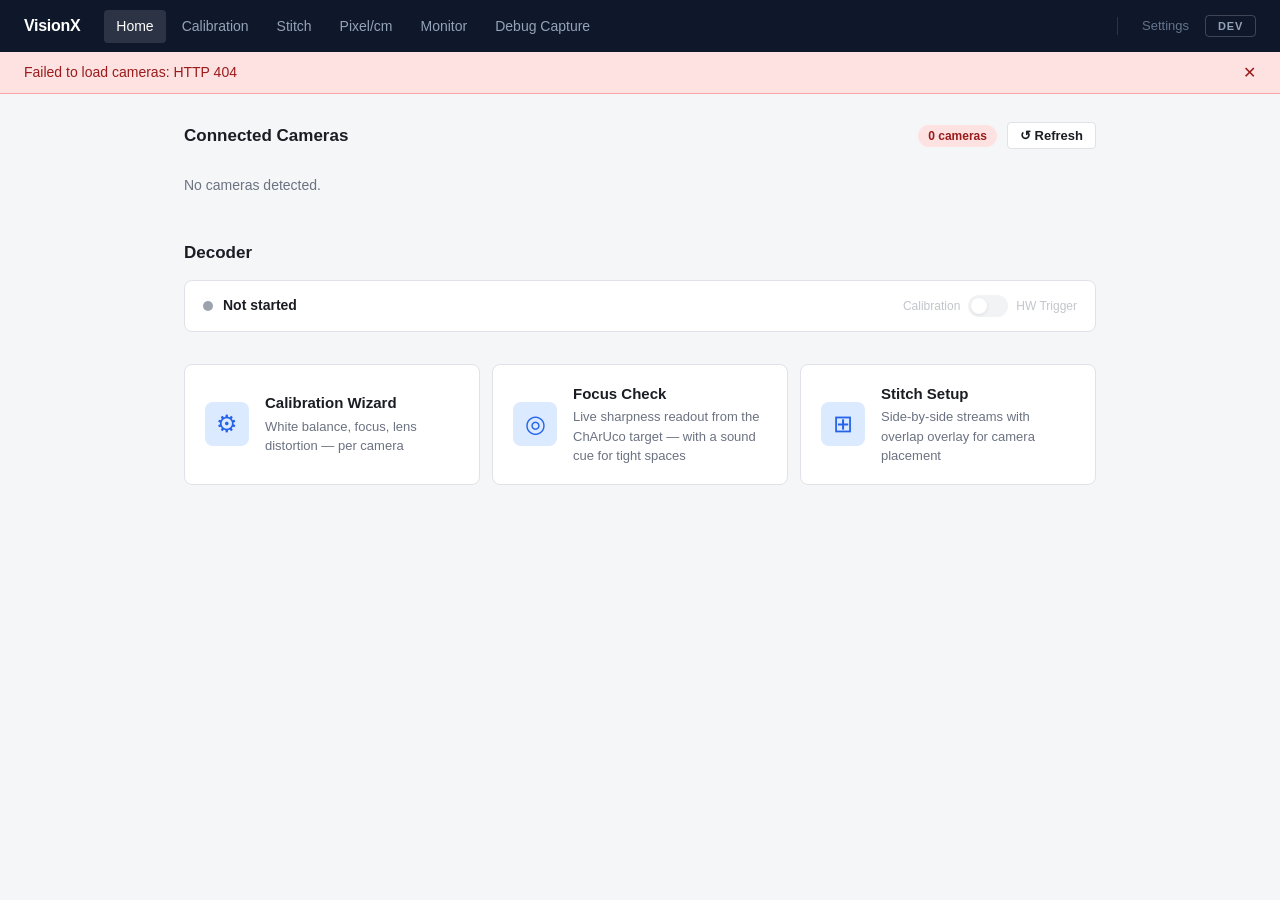
==== commit 8bf4fb48: "removed exposure sync" ====
--- a/templates/index.html
+++ b/templates/index.html
@@ -17,7 +17,6 @@
   <a class="nav-link" href="/pxcm">Pixel/cm</a>
   <a class="nav-link" href="/monitor">Monitor</a>
   <a class="nav-link" href="/debug-capture">Debug Capture</a>
-  <a class="nav-link" href="/exposure-sync">Exposure Sync</a>
   <span class="nav-spacer"></span>
   <span class="nav-divider"></span>
   <a class="nav-link nav-link-settings" href="/settings">Settings</a>
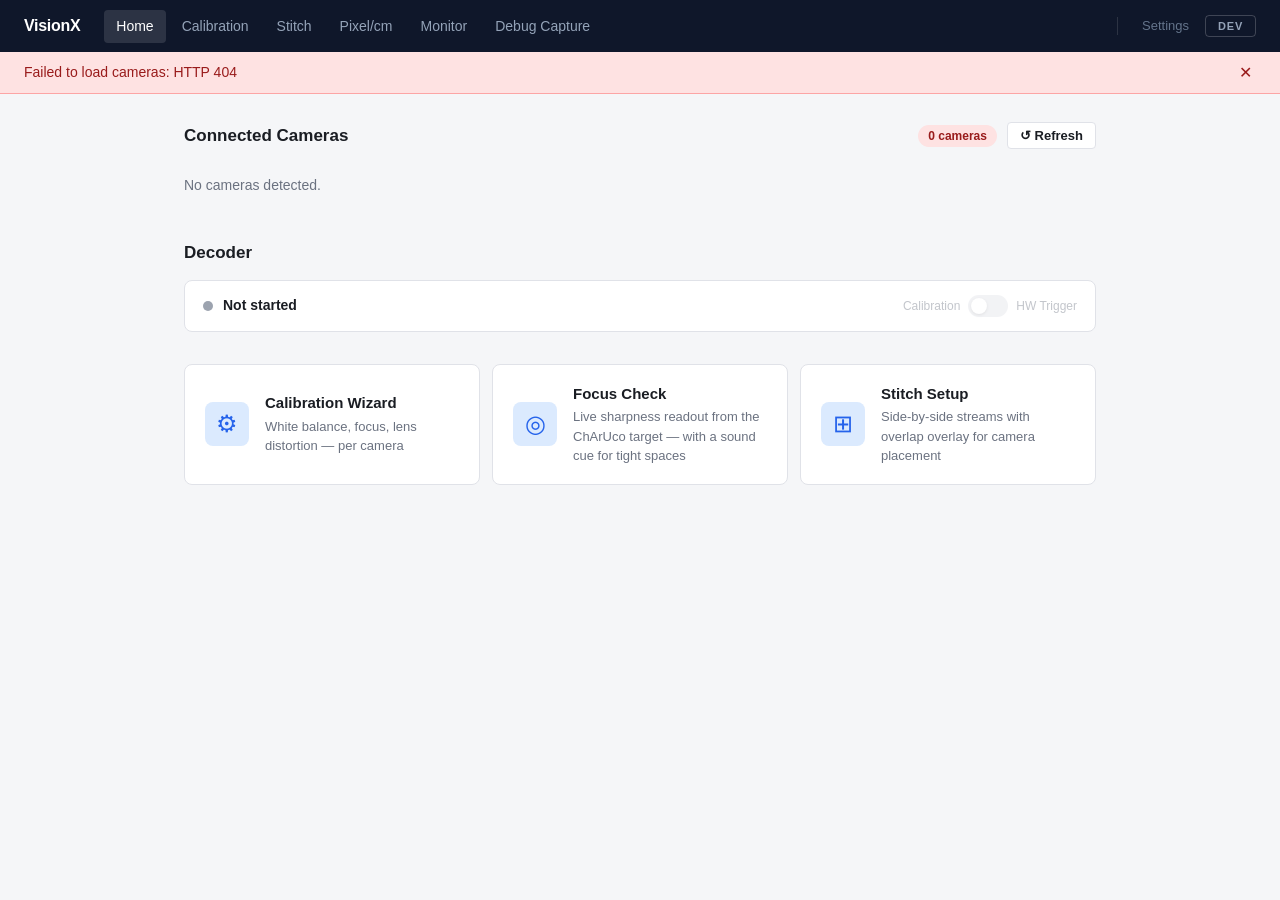
==== commit 6df8d636: "style rework" ====
--- a/templates/index.html
+++ b/templates/index.html
@@ -61,9 +61,9 @@
       </div>
       <label class="decoder-mode-toggle" id="decoder-mode-toggle" onclick="event.stopPropagation()" title="Hardware Trigger / Calibration mode">
         <span class="decoder-mode-label" id="decoder-mode-label">Calibration</span>
-        <span class="toggle-track" id="decoder-toggle-track">
+        <span class="toggle" id="decoder-toggle-track">
           <input type="checkbox" id="decoder-trigger-checkbox" onchange="decoderToggleMode(this.checked)" disabled>
-          <span class="toggle-thumb"></span>
+          <span class="toggle-track"></span>
         </span>
         <span class="decoder-mode-label">HW Trigger</span>
       </label>
--- a/static/portal/base.css
+++ b/static/portal/base.css
@@ -8,8 +8,13 @@
   --primary: #2563eb;
   --primary-hover: #1d4ed8;
   --success: #16a34a;
+  --success-hover: #15803d;
   --danger: #dc2626;
+  --danger-hover: #b91c1c;
   --warning: #d97706;
+  --border-error: #fca5a5;
+  --surface-dark: #0f172a;
+  --surface-subtle: #f8fafc;
   --pill-green-bg: #dcfce7;   --pill-green-text: #166534;
   --pill-red-bg: #fee2e2;     --pill-red-text: #991b1b;
   --pill-yellow-bg: #fef9c3;  --pill-yellow-text: #854d0e;
@@ -117,9 +122,29 @@
 .btn-primary   { background: var(--primary); color: #fff; }
 .btn-primary:not(:disabled):hover  { background: var(--primary-hover); }
 .btn-success   { background: var(--success); color: #fff; }
+.btn-success:not(:disabled):hover  { background: var(--success-hover); }
 .btn-secondary { background: var(--surface); color: var(--text); border: 1px solid var(--border); }
 .btn-secondary:not(:disabled):hover{ background: var(--bg); }
 .btn-danger    { background: var(--danger);  color: #fff; }
+.btn-danger:not(:disabled):hover   { background: var(--danger-hover); }
+.btn-sm { padding: 5px 12px; font-size: 13px; }
+
+/* Outlined helper buttons (back links, header icon buttons) */
+.btn-back, .btn-icon {
+  display: inline-flex;
+  align-items: center;
+  background: none;
+  border: 1px solid var(--border);
+  border-radius: var(--radius-sm);
+  color: var(--text-muted);
+  cursor: pointer;
+  text-decoration: none;
+  white-space: nowrap;
+  transition: color 0.15s, border-color 0.15s;
+}
+.btn-back { padding: 5px 12px; font-size: 13px; }
+.btn-icon { padding: 5px 10px; font-size: 15px; line-height: 1; }
+.btn-back:hover, .btn-icon:hover { color: var(--primary); border-color: var(--primary); }
 
 .card {
   background: var(--surface);
@@ -135,4 +160,131 @@
 }
 .card-header h2 { font-size: 15px; font-weight: 600; }
 
+/* ── Page header ─────────────────────────────────────────────────────── */
+.page-header {
+  display: flex;
+  align-items: center;
+  justify-content: space-between;
+  gap: 12px;
+  flex-wrap: wrap;
+  padding: 14px 24px;
+  background: var(--surface);
+  border-bottom: 1px solid var(--border);
+  flex-shrink: 0;
+}
+.page-header-left  { display: flex; align-items: center; gap: 14px; flex-wrap: wrap; }
+.page-header-right { display: flex; align-items: center; gap: 8px; flex-wrap: wrap; }
+.page-header h1 { font-size: 16px; font-weight: 600; margin-bottom: 1px; }
+.page-subtitle { font-size: 12px; color: var(--text-muted); }
+
+/* ── Toggle switch ───────────────────────────────────────────────────── */
+/* <label class="toggle"><input type="checkbox"><span class="toggle-track"></span></label> */
+.toggle {
+  position: relative;
+  display: inline-flex;
+  align-items: center;
+  cursor: pointer;
+  flex-shrink: 0;
+}
+.toggle input { position: absolute; opacity: 0; width: 0; height: 0; }
+.toggle-track {
+  width: 40px;
+  height: 22px;
+  border-radius: 11px;
+  background: var(--border);
+  position: relative;
+  transition: background 0.2s;
+}
+.toggle-track::after {
+  content: '';
+  position: absolute;
+  top: 3px;
+  left: 3px;
+  width: 16px;
+  height: 16px;
+  border-radius: 50%;
+  background: #fff;
+  box-shadow: 0 1px 3px rgba(0,0,0,0.2);
+  transition: transform 0.2s;
+}
+.toggle input:checked + .toggle-track { background: var(--primary); }
+.toggle input:checked + .toggle-track::after { transform: translateX(18px); }
+
+/* ── Segmented button group ──────────────────────────────────────────── */
+/* Add .btn-group-block to stretch the segments across the full width */
+.btn-group {
+  display: inline-flex;
+  border: 1px solid var(--border);
+  border-radius: var(--radius-sm);
+  overflow: hidden;
+}
+.btn-group-block { display: flex; }
+.btn-seg {
+  padding: 6px 14px;
+  border: none;
+  border-right: 1px solid var(--border);
+  background: var(--surface);
+  font-size: 13px;
+  font-weight: 500;
+  cursor: pointer;
+  color: var(--text-muted);
+  transition: background 0.15s, color 0.15s;
+}
+.btn-group-block .btn-seg { flex: 1; padding: 9px 14px; }
+.btn-seg:last-child { border-right: none; }
+.btn-seg:hover { background: var(--bg); color: var(--text); }
+.btn-seg.active { background: var(--primary); color: #fff; font-weight: 600; }
+
+/* ── Toast ───────────────────────────────────────────────────────────── */
+.toast {
+  position: fixed;
+  bottom: 24px;
+  right: 24px;
+  border-radius: var(--radius-sm);
+  padding: 10px 18px;
+  font-size: 14px;
+  font-weight: 500;
+  z-index: 300;
+  pointer-events: none;
+  opacity: 1;
+  transition: opacity 0.4s ease;
+}
+.toast.fading { opacity: 0; }
+.toast-success { background: var(--pill-green-bg); color: var(--pill-green-text); border: 1px solid #86efac; }
+
+/* ── Error banner ────────────────────────────────────────────────────── */
+.error-banner {
+  background: var(--pill-red-bg);
+  color: var(--pill-red-text);
+  border-bottom: 1px solid var(--border-error);
+  padding: 10px 24px;
+  display: flex;
+  align-items: center;
+  justify-content: space-between;
+  gap: 12px;
+  font-size: 14px;
+}
+/* :where() keeps specificity at zero so action buttons inside the banner can restyle themselves */
+.error-banner :where(button) {
+  background: none;
+  border: none;
+  cursor: pointer;
+  font-size: 16px;
+  color: var(--pill-red-text);
+  padding: 0 4px;
+  flex-shrink: 0;
+}
+
+/* ── Spinner ─────────────────────────────────────────────────────────── */
+.spinner {
+  width: 40px;
+  height: 40px;
+  border: 4px solid var(--border);
+  border-top-color: var(--primary);
+  border-radius: 50%;
+  animation: spin 0.8s linear infinite;
+}
+.spinner-sm { width: 28px; height: 28px; border-width: 3px; }
+@keyframes spin { to { transform: rotate(360deg); } }
+
 .hidden { display: none !important; }
--- a/static/portal/index.css
+++ b/static/portal/index.css
@@ -1,14 +1,3 @@
-.error-banner {
-  background: #fee2e2;
-  color: #991b1b;
-  border-bottom: 1px solid #fca5a5;
-  padding: 10px 24px;
-  display: flex;
-  align-items: center;
-  justify-content: space-between;
-  font-size: 14px;
-}
-.error-banner button { background: none; border: none; cursor: pointer; font-size: 16px; color: #991b1b; }
 
 .page-content {
   max-width: 960px;
@@ -26,8 +15,6 @@
   margin-bottom: 14px;
 }
 .section-header h2 { font-size: 17px; font-weight: 600; }
-
-.btn-sm { padding: 5px 12px; font-size: 13px; }
 
 .loading-placeholder { color: var(--text-muted); font-size: 14px; padding: 12px 0; }
 
@@ -396,45 +383,6 @@
   color: var(--text-muted);
   white-space: nowrap;
 }
-.toggle-track {
-  position: relative;
-  display: inline-block;
-  width: 40px;
-  height: 22px;
-}
-.toggle-track input {
-  opacity: 0;
-  width: 0;
-  height: 0;
-  position: absolute;
-}
-.toggle-thumb {
-  position: absolute;
-  inset: 0;
-  background: var(--border);
-  border-radius: 22px;
-  transition: background 0.2s;
-  cursor: pointer;
-}
-.toggle-thumb::after {
-  content: '';
-  position: absolute;
-  top: 3px;
-  left: 3px;
-  width: 16px;
-  height: 16px;
-  background: #fff;
-  border-radius: 50%;
-  transition: transform 0.2s;
-  box-shadow: 0 1px 3px rgba(0,0,0,0.25);
-}
-.toggle-track input:checked + .toggle-thumb {
-  background: var(--primary);
-}
-.toggle-track input:checked + .toggle-thumb::after {
-  transform: translateX(18px);
-}
-
 /* ── Decoder config form rows ────────────────────────────────────────── */
 /* ── Decoder config tabs ─────────────────────────────────────────────── */
 .dcfg-tab-bar {
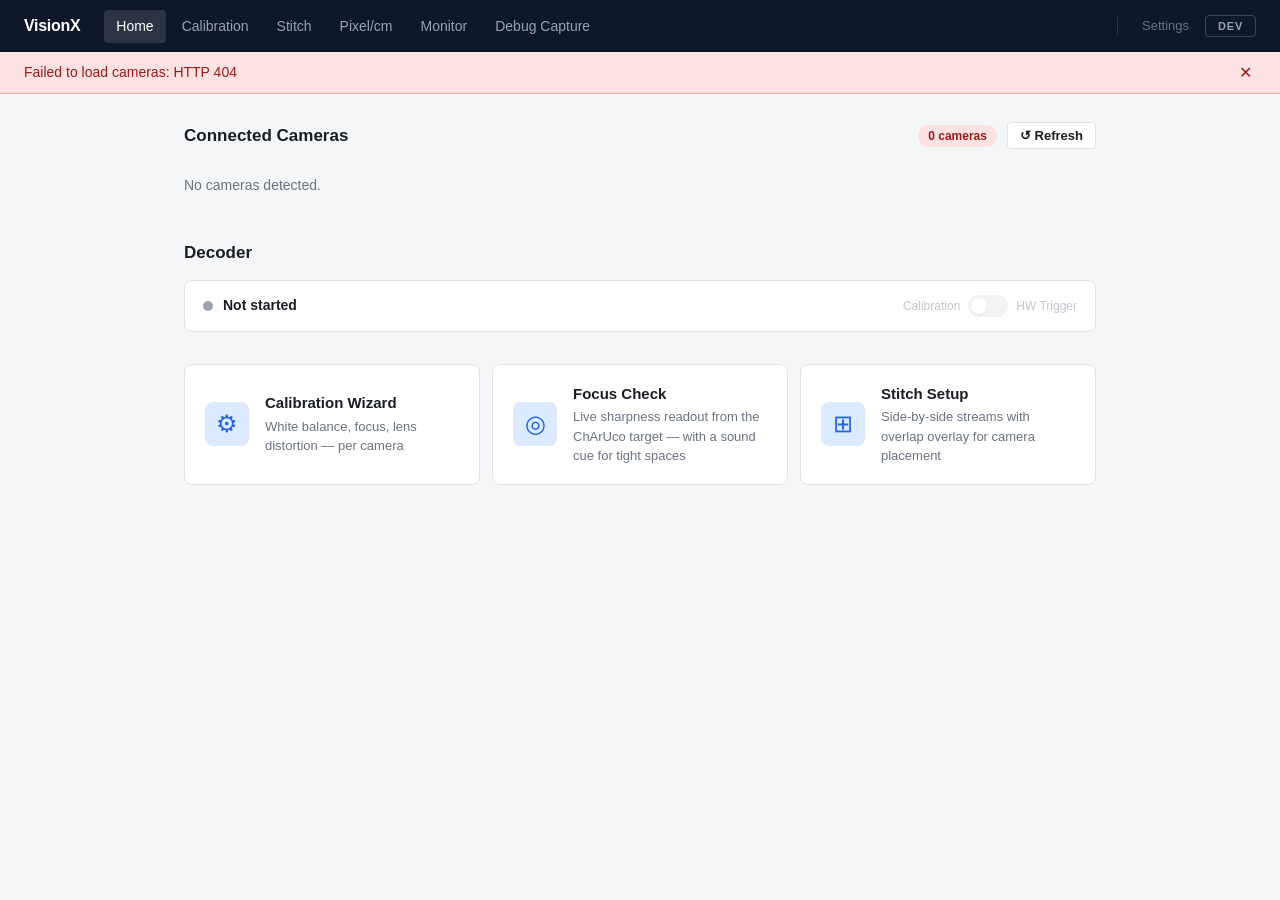
==== commit 24754815: "css clean up" ====
--- a/templates/index.html
+++ b/templates/index.html
@@ -34,7 +34,7 @@
   <section class="section">
     <div class="section-header">
       <h2>Connected Cameras</h2>
-      <div style="display:flex;align-items:center;gap:10px">
+      <div class="section-actions">
         <span id="camera-count" class="pill pill-info">Loading…</span>
         <button class="btn btn-secondary btn-sm" onclick="refreshAll()">↺ Refresh</button>
         <button class="btn btn-secondary btn-sm" onclick="downloadAllConfig()" id="btn-download-config">Download Config</button>
@@ -112,8 +112,8 @@
           <div class="dev-group-sub" id="dev-sim-status">Stopped</div>
           <div class="dev-group-btns">
             <input type="number" id="dev-sim-speed" value="5" min="0.1" max="200" step="0.5"
-              style="width:60px;padding:4px 6px;border:1px solid var(--border);border-radius:4px;background:var(--surface);color:var(--text);font-size:12px">
-            <span style="font-size:12px;color:var(--text-muted)">cm/s</span>
+              class="dev-sim-input">
+            <span class="dev-sim-unit">cm/s</span>
             <button class="btn btn-primary btn-sm" onclick="decoderSimStart()">Start</button>
             <button class="btn btn-danger btn-sm" onclick="decoderSimStop()">Stop</button>
           </div>
@@ -168,7 +168,7 @@
 
 <!-- ── Decoder Modal ────────────────────────────────────────────────── -->
 <div id="decoder-modal-overlay" class="modal-overlay hidden" onclick="closeDecoderModal(event)">
-  <div class="modal" role="dialog" aria-modal="true" style="max-width:560px">
+  <div class="modal decoder-modal" role="dialog" aria-modal="true">
     <div class="modal-header">
       <div>
         <h2>Decoder</h2>
@@ -176,15 +176,15 @@
       </div>
       <button class="modal-close" onclick="closeDecoderModal()">&times;</button>
     </div>
-    <div class="modal-body" style="padding:0">
-      <div class="dcfg-tab-bar" style="padding:0 16px">
+    <div class="modal-body">
+      <div class="dcfg-tab-bar">
         <button class="dcfg-tab active" data-tab="status" onclick="switchDecoderModalTab('status')">Status</button>
         <button class="dcfg-tab" data-tab="config" onclick="switchDecoderModalTab('config')">Configuration</button>
       </div>
-      <div class="dcfg-pane active" data-tab="status" style="padding:12px 16px">
+      <div class="dcfg-pane active" data-tab="status">
         <div id="decoder-modal-stats"><div class="modal-loading">Loading…</div></div>
       </div>
-      <div class="dcfg-pane" data-tab="config" style="padding:12px 16px">
+      <div class="dcfg-pane" data-tab="config">
         <div id="decoder-modal-config"><div class="modal-loading">Loading…</div></div>
       </div>
     </div>
--- a/static/portal/base.css
+++ b/static/portal/base.css
@@ -13,6 +13,13 @@
   --danger-hover: #b91c1c;
   --warning: #d97706;
   --border-error: #fca5a5;
+  --border-success: #86efac;
+  --border-warning: #fcd34d;
+  --border-subtle: #f4f6f9;
+  --success-bg: #f0fdf4;
+  --error-bg: #fff1f2;
+  --warn-bg: #fffbeb;
+  --warn-text: #92400e;
   --surface-dark: #0f172a;
   --surface-subtle: #f8fafc;
   --pill-green-bg: #dcfce7;   --pill-green-text: #166534;
@@ -38,7 +45,7 @@
 
 /* ── Site Nav ────────────────────────────────────────────────────────── */
 .site-nav {
-  background: #0f172a;
+  background: var(--surface-dark);
   height: var(--nav-h);
   display: flex;
   align-items: center;
@@ -250,7 +257,24 @@
   transition: opacity 0.4s ease;
 }
 .toast.fading { opacity: 0; }
-.toast-success { background: var(--pill-green-bg); color: var(--pill-green-text); border: 1px solid #86efac; }
+.toast-success { background: var(--pill-green-bg); color: var(--pill-green-text); border: 1px solid var(--border-success); }
+
+/* ── Result block (calibration / stitch results) ─────────────────────── */
+.result-block {
+  background: var(--surface);
+  border: 1px solid var(--border);
+  border-radius: var(--radius);
+  padding: 16px;
+  margin-bottom: 12px;
+}
+.result-block.success { border-color: var(--border-success); background: var(--success-bg); }
+.result-block.warning { border-color: var(--border-warning); background: var(--warn-bg); }
+.result-block.error   { border-color: var(--border-error);   background: var(--error-bg); }
+.result-block h4 { font-size: 14px; font-weight: 600; margin-bottom: 8px; }
+.result-block table { width: 100%; font-size: 14px; border-collapse: collapse; }
+.result-block td { padding: 3px 0; }
+.result-block td:first-child { color: var(--text-muted); width: 55%; }
+.result-block td:last-child  { font-weight: 500; text-align: right; }
 
 /* ── Error banner ────────────────────────────────────────────────────── */
 .error-banner {
--- a/static/portal/index.css
+++ b/static/portal/index.css
@@ -15,6 +15,7 @@
   margin-bottom: 14px;
 }
 .section-header h2 { font-size: 17px; font-weight: 600; }
+.section-actions { display: flex; align-items: center; gap: 10px; }
 
 .loading-placeholder { color: var(--text-muted); font-size: 14px; padding: 12px 0; }
 
@@ -55,7 +56,7 @@
 }
 
 .cam-id-badge {
-  background: #0f172a;
+  background: var(--surface-dark);
   color: #fff;
   font-size: 12px;
   font-weight: 700;
@@ -282,7 +283,7 @@
   text-transform: uppercase;
   letter-spacing: 0.06em;
   color: var(--text-muted);
-  background: #f8fafc;
+  background: var(--surface-subtle);
   border-bottom: 1px solid var(--border);
   position: sticky;
   top: 0;
@@ -299,7 +300,7 @@
 }
 .cfg-table td {
   padding: 7px 16px;
-  border-bottom: 1px solid #f4f6f9;
+  border-bottom: 1px solid var(--border-subtle);
   vertical-align: middle;
 }
 .cfg-table tbody tr:last-child td { border-bottom: none; }
@@ -311,7 +312,7 @@
 .cfg-null { color: #d1d5db; font-style: italic; }
 .cfg-bool-true  { color: var(--success); }
 .cfg-bool-false { color: var(--danger); }
-.cfg-num        { color: #1e40af; }
+.cfg-num        { color: var(--pill-blue-text); }
 
 /* ── Status dot ──────────────────────────────────────────────────────── */
 .status-dot {
@@ -415,7 +416,7 @@
   align-items: center;
   column-gap: 10px;
   padding: 7px 0;
-  border-bottom: 1px solid #f4f6f9;
+  border-bottom: 1px solid var(--border-subtle);
 }
 .dcfg-row:last-of-type { border-bottom: none; }
 .dcfg-label { font-size: 13px; color: var(--text); }
@@ -510,15 +511,15 @@
 }
 .nav-dev-btn:hover { color: #fff; border-color: rgba(255,255,255,0.45); }
 .nav-dev-btn.dev-btn-active {
-  background: #d97706;
-  border-color: #d97706;
+  background: var(--warning);
+  border-color: var(--warning);
   color: #fff;
 }
 
 /* ── Dev Tools panel ─────────────────────────────────────────────────── */
 .dev-panel {
-  background: #fffbeb;
-  border: 1px solid #fcd34d;
+  background: var(--warn-bg);
+  border: 1px solid var(--border-warning);
   border-radius: var(--radius);
   padding: 16px 18px;
 }
@@ -529,7 +530,7 @@
   gap: 10px;
   margin-bottom: 14px;
 }
-.dev-panel-header h2 { font-size: 15px; font-weight: 700; color: #92400e; }
+.dev-panel-header h2 { font-size: 15px; font-weight: 700; color: var(--warn-text); }
 
 .dev-groups {
   display: flex;
@@ -575,3 +576,18 @@
   .quick-links  { grid-template-columns: 1fr; }
   .modal { max-height: 90vh; }
 }
+
+/* ── Decoder modal & simulator inputs ────────────────────────────────── */
+.decoder-modal { max-width: 560px; }
+.decoder-modal .dcfg-tab-bar { padding: 0 16px; }
+.decoder-modal .dcfg-pane { padding: 12px 16px; }
+.dev-sim-input {
+  width: 60px;
+  padding: 4px 6px;
+  border: 1px solid var(--border);
+  border-radius: var(--radius-sm);
+  background: var(--surface);
+  color: var(--text);
+  font-size: 12px;
+}
+.dev-sim-unit { font-size: 12px; color: var(--text-muted); }
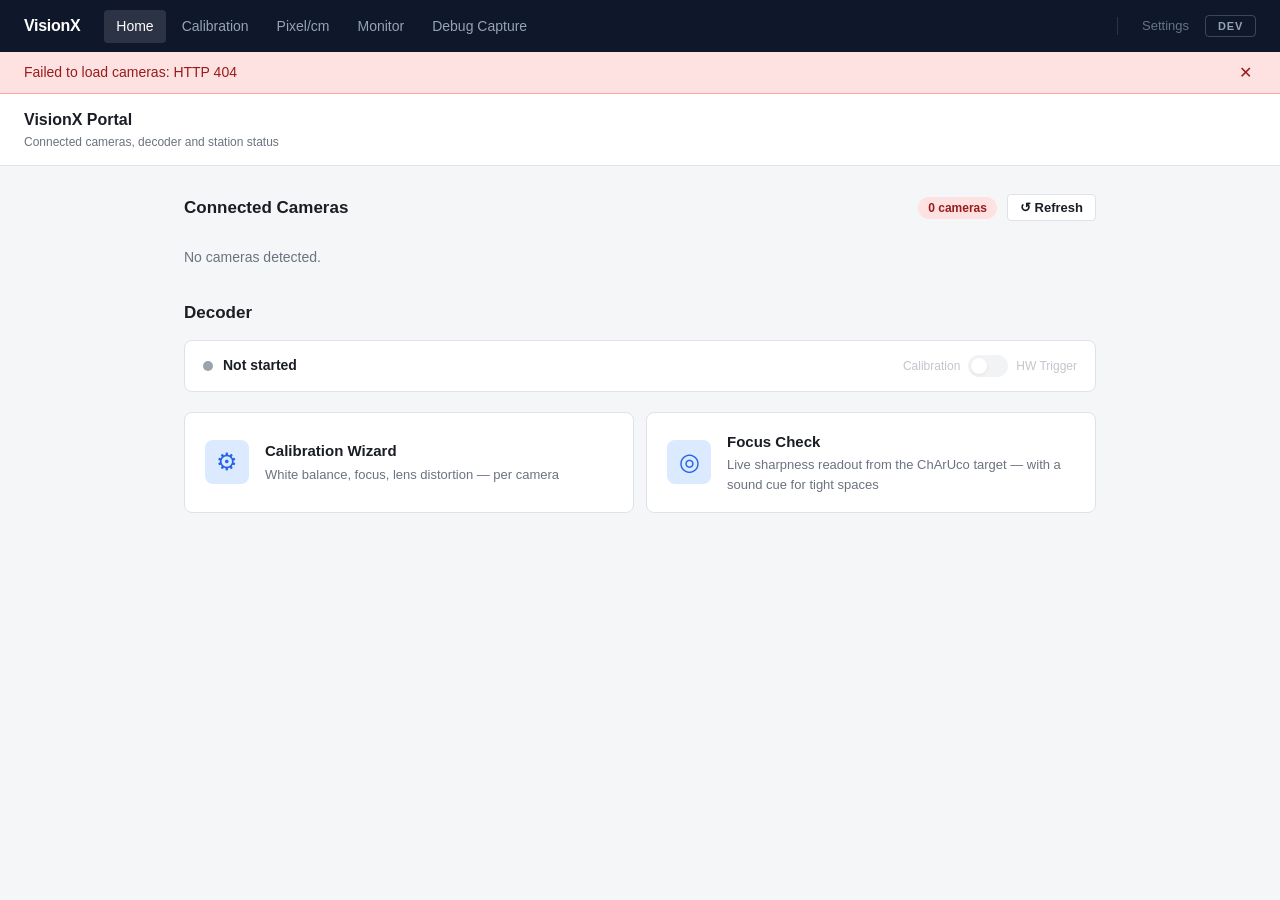
==== commit e7a78852: "disconnect and archive stitch pages" ====
--- a/templates/index.html
+++ b/templates/index.html
@@ -13,7 +13,6 @@
   <a class="nav-brand" href="/">VisionX</a>
   <a class="nav-link active" href="/">Home</a>
   <a class="nav-link" href="/calibrate">Calibration</a>
-  <a class="nav-link" href="/stitch">Stitch</a>
   <a class="nav-link" href="/pxcm">Pixel/cm</a>
   <a class="nav-link" href="/monitor">Monitor</a>
   <a class="nav-link" href="/debug-capture">Debug Capture</a>
@@ -28,7 +27,14 @@
   <button onclick="clearError()">✕</button>
 </div>
 
-<main class="page-content">
+<div class="page-header">
+  <div>
+    <h1>VisionX Portal</h1>
+    <p class="page-subtitle">Connected cameras, decoder and station status</p>
+  </div>
+</div>
+
+<main class="page page-stack">
 
   <!-- ── Cameras ──────────────────────────────────────────────────────── -->
   <section class="section">
@@ -139,13 +145,6 @@
         <div class="quick-desc">Live sharpness readout from the ChArUco target — with a sound cue for tight spaces</div>
       </div>
     </a>
-    <a href="/stitch" class="quick-card">
-      <div class="quick-icon">⊞</div>
-      <div>
-        <div class="quick-title">Stitch Setup</div>
-        <div class="quick-desc">Side-by-side streams with overlap overlay for camera placement</div>
-      </div>
-    </a>
   </section>
 
 </main>
--- a/static/portal/base.css
+++ b/static/portal/base.css
@@ -30,6 +30,9 @@
   --radius: 8px;
   --radius-sm: 4px;
   --nav-h: 52px;
+  --content-w: 960px;
+  --content-w-wide: 1200px;
+  --content-w-narrow: 680px;
 }
 
 *, *::before, *::after { box-sizing: border-box; margin: 0; padding: 0; }
@@ -158,14 +161,45 @@
   border: 1px solid var(--border);
   border-radius: var(--radius);
   padding: 20px;
+  display: flex;
+  flex-direction: column;
+  gap: 10px;
 }
 .card-header {
   display: flex;
   align-items: center;
   justify-content: space-between;
-  margin-bottom: 8px;
-}
-.card-header h2 { font-size: 15px; font-weight: 600; }
+  gap: 8px;
+}
+.card-header h2 { font-size: 16px; font-weight: 600; }
+.card-desc { font-size: 13px; color: var(--text-muted); }
+.card-desc a { color: var(--primary); }
+
+.info-box {
+  background: var(--surface);
+  border: 1px solid var(--border);
+  border-radius: var(--radius);
+  padding: 12px 14px;
+  font-size: 14px;
+}
+.info-box code { background: rgba(0,0,0,0.06); padding: 1px 5px; border-radius: 3px; font-size: 12px; }
+.info-box-warning {
+  background: var(--pill-yellow-bg);
+  border-color: #fde68a;
+  color: var(--pill-yellow-text);
+}
+
+/* ── Page container ──────────────────────────────────────────────────── */
+/* .page centres the content; add .page-wide / .page-narrow for other widths
+   and .page-stack to lay direct children out as a vertical stack. */
+.page {
+  max-width: var(--content-w);
+  margin: 0 auto;
+  padding: 28px 24px 60px;
+}
+.page-wide   { max-width: var(--content-w-wide); }
+.page-narrow { max-width: var(--content-w-narrow); }
+.page-stack  { display: flex; flex-direction: column; gap: 20px; }
 
 /* ── Page header ─────────────────────────────────────────────────────── */
 .page-header {
@@ -183,6 +217,7 @@
 .page-header-right { display: flex; align-items: center; gap: 8px; flex-wrap: wrap; }
 .page-header h1 { font-size: 16px; font-weight: 600; margin-bottom: 1px; }
 .page-subtitle { font-size: 12px; color: var(--text-muted); }
+.page-subtitle code { font-family: monospace; background: var(--bg); padding: 1px 5px; border-radius: 3px; border: 1px solid var(--border); }
 
 /* ── Toggle switch ───────────────────────────────────────────────────── */
 /* <label class="toggle"><input type="checkbox"><span class="toggle-track"></span></label> */
--- a/static/portal/index.css
+++ b/static/portal/index.css
@@ -1,12 +1,3 @@
-
-.page-content {
-  max-width: 960px;
-  margin: 0 auto;
-  padding: 28px 24px 60px;
-  display: flex;
-  flex-direction: column;
-  gap: 32px;
-}
 
 .section-header {
   display: flex;
